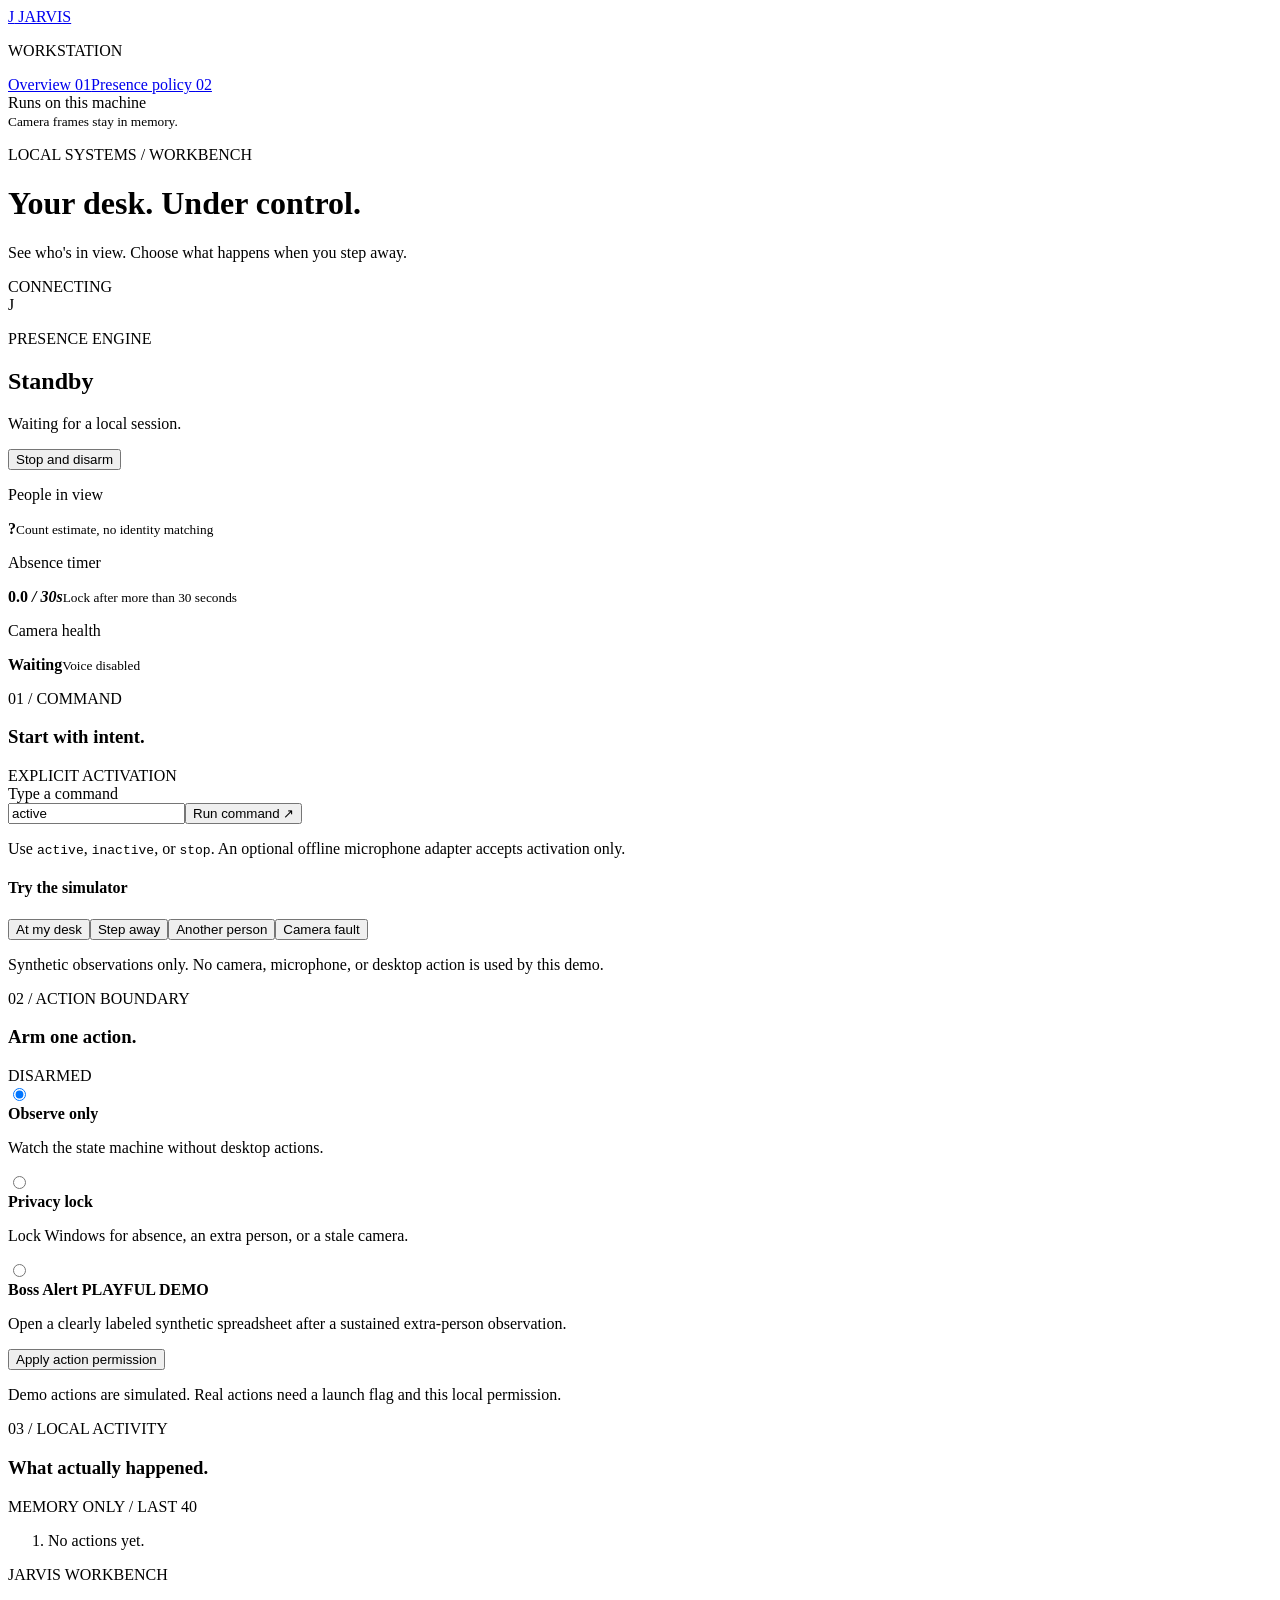
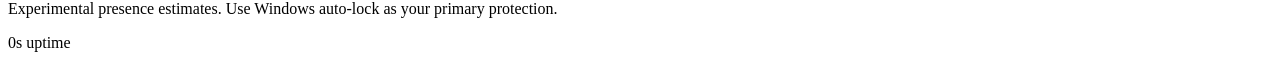
==== web/index.html @ eb9d5a0b "Build local assistant dashboard with explicit device permissions and tested presence policy" ====
<!doctype html>
<html lang="en">
<head><meta charset="utf-8"><meta name="viewport" content="width=device-width, initial-scale=1"><title>Jarvis Workbench</title><link rel="stylesheet" href="/style.css"><script src="/app.js" defer></script></head>
<body>
  <aside><a class="brand" href="/" aria-label="Jarvis home"><span class="mark">J</span> JARVIS</a><p class="aside-label">WORKSTATION</p><a class="nav active" href="#overview">Overview <span>01</span></a><a class="nav" href="#policy">Presence policy <span>02</span></a><div class="aside-bottom"><span class="led"></span> Runs on this machine<br><small>Camera frames stay in memory.</small></div></aside>
  <main id="overview">
    <header><div><p class="eyebrow">LOCAL SYSTEMS / WORKBENCH</p><h1>Your desk. Under control.</h1><p class="subtitle">See who's in view. Choose what happens when you step away.</p></div><span id="mode" class="badge">CONNECTING</span></header>
    <section class="hero" aria-label="Presence state"><div class="hero-main"><div class="orb" id="orb"><span>J</span></div><div><p class="eyebrow">PRESENCE ENGINE</p><h2 id="state">Standby</h2><p id="state-note">Waiting for a local session.</p></div></div><button id="stop" class="stop">Stop and disarm</button></section>
    <div id="error" class="error" role="alert" hidden></div><div id="action-error" class="error" role="alert" hidden></div>
    <section class="metrics" aria-label="Current readings"><article><p>People in view</p><strong id="people">?</strong><small>Count estimate, no identity matching</small></article><article><p>Absence timer</p><strong><span id="absence">0.0</span><em> / 30s</em></strong><small>Lock after more than 30 seconds</small></article><article><p>Camera health</p><strong id="camera">Waiting</strong><small id="voice">Voice disabled</small></article></section>
    <div class="columns"><section class="panel"><div class="section-title"><div><p class="eyebrow">01 / COMMAND</p><h3>Start with intent.</h3></div><span class="mini">EXPLICIT ACTIVATION</span></div><form id="command-form"><label for="command">Type a command</label><div class="input-row"><input id="command" autocomplete="off" placeholder="active" maxlength="32" value="active"><button class="primary" type="submit">Run command <span aria-hidden="true">↗</span></button></div></form><p class="help">Use <code>active</code>, <code>inactive</code>, or <code>stop</code>. An optional offline microphone adapter accepts activation only.</p><div id="demo-controls"><h4>Try the simulator</h4><div class="demo-buttons"><button data-people="1" class="choice selected">At my desk</button><button data-people="0" class="choice">Step away</button><button data-people="2" class="choice">Another person</button><button data-people="fault" class="choice">Camera fault</button></div><p class="help">Synthetic observations only. No camera, microphone, or desktop action is used by this demo.</p></div></section>
    <section class="panel" id="policy"><div class="section-title"><div><p class="eyebrow">02 / ACTION BOUNDARY</p><h3>Arm one action.</h3></div><span id="armed-label" class="mini">DISARMED</span></div><label class="action-option"><input type="radio" name="action" value="none" checked><div><b>Observe only</b><p>Watch the state machine without desktop actions.</p></div></label><label class="action-option"><input id="lock-option" type="radio" name="action" value="lock"><div><b>Privacy lock</b><p>Lock Windows for absence, an extra person, or a stale camera.</p></div></label><label class="action-option"><input id="sheet-option" type="radio" name="action" value="sheet"><div><b>Boss Alert <span class="playful">PLAYFUL DEMO</span></b><p>Open a clearly labeled synthetic spreadsheet after a sustained extra-person observation.</p></div></label><button id="arm" class="secondary">Apply action permission</button><p id="permission-note" class="help">Demo actions are simulated. Real actions need a launch flag and this local permission.</p></section></div>
    <section class="panel events"><div class="section-title"><div><p class="eyebrow">03 / LOCAL ACTIVITY</p><h3>What actually happened.</h3></div><span class="mini">MEMORY ONLY / LAST 40</span></div><ol id="events"><li>No actions yet.</li></ol></section>
    <footer><span>JARVIS WORKBENCH</span><p>Experimental presence estimates. Use Windows auto-lock as your primary protection.</p><span id="uptime">0s uptime</span></footer>
  </main>
</body></html>
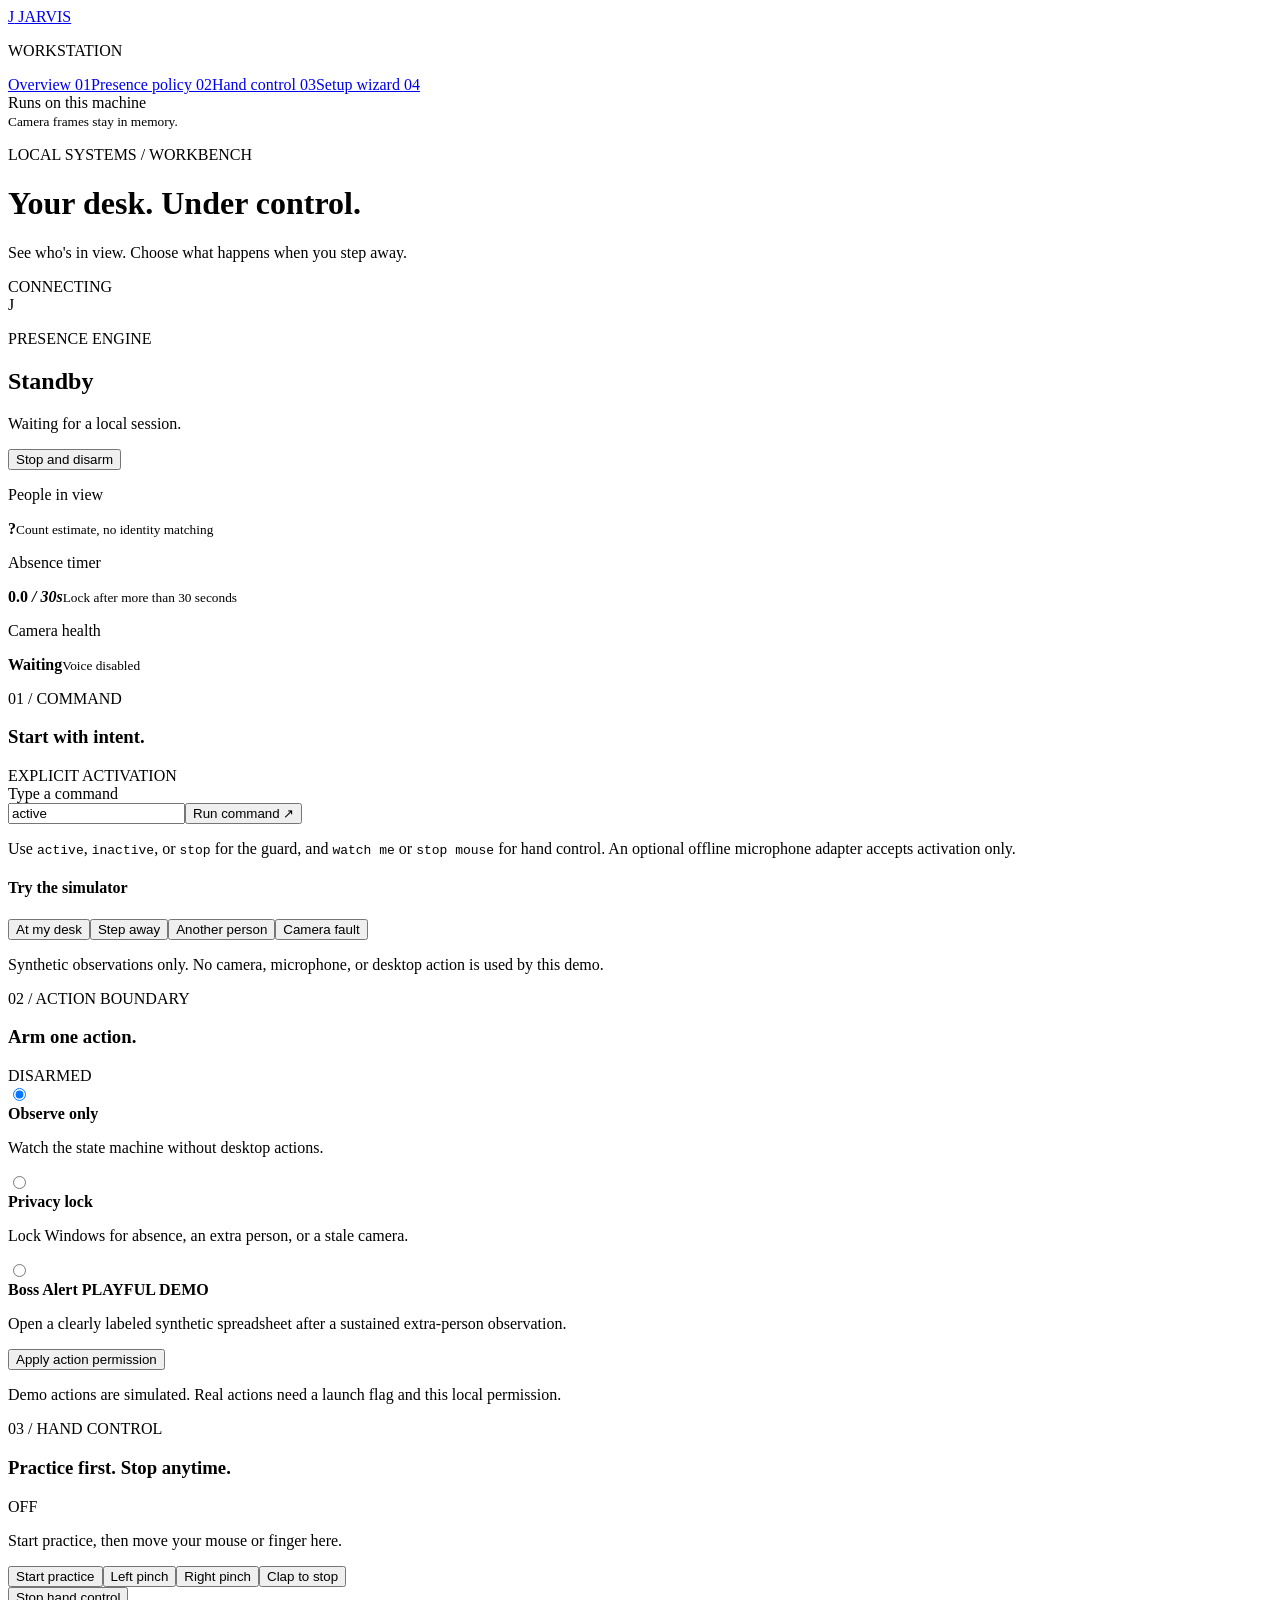
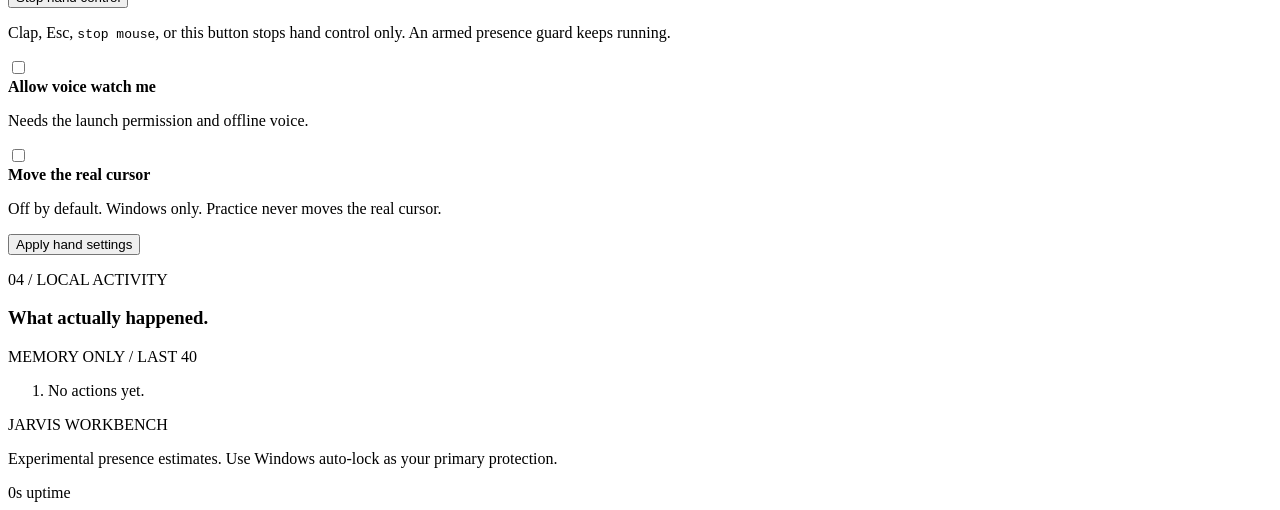
==== commit 896bd78b: "Add guided setup, local gesture controls and install checks" ====
--- a/web/index.html
+++ b/web/index.html
@@ -1,16 +1,23 @@
 <!doctype html>
 <html lang="en">
-<head><meta charset="utf-8"><meta name="viewport" content="width=device-width, initial-scale=1"><title>Jarvis Workbench</title><link rel="stylesheet" href="/style.css"><script src="/app.js" defer></script></head>
+<head><meta charset="utf-8"><meta name="viewport" content="width=device-width, initial-scale=1"><title>Jarvis Workbench</title><link rel="icon" href="/favicon.svg"><link rel="stylesheet" href="/style.css"><script src="/app.js" defer></script></head>
 <body>
-  <aside><a class="brand" href="/" aria-label="Jarvis home"><span class="mark">J</span> JARVIS</a><p class="aside-label">WORKSTATION</p><a class="nav active" href="#overview">Overview <span>01</span></a><a class="nav" href="#policy">Presence policy <span>02</span></a><div class="aside-bottom"><span class="led"></span> Runs on this machine<br><small>Camera frames stay in memory.</small></div></aside>
+  <aside><a class="brand" href="/" aria-label="Jarvis home"><span class="mark">J</span> JARVIS</a><p class="aside-label">WORKSTATION</p><a class="nav active" href="#overview">Overview <span>01</span></a><a class="nav" href="#policy">Presence policy <span>02</span></a><a class="nav" href="#hand">Hand control <span>03</span></a><a class="nav" href="/setup">Setup wizard <span>04</span></a><div class="aside-bottom"><span class="led"></span> Runs on this machine<br><small>Camera frames stay in memory.</small></div></aside>
   <main id="overview">
     <header><div><p class="eyebrow">LOCAL SYSTEMS / WORKBENCH</p><h1>Your desk. Under control.</h1><p class="subtitle">See who's in view. Choose what happens when you step away.</p></div><span id="mode" class="badge">CONNECTING</span></header>
     <section class="hero" aria-label="Presence state"><div class="hero-main"><div class="orb" id="orb"><span>J</span></div><div><p class="eyebrow">PRESENCE ENGINE</p><h2 id="state">Standby</h2><p id="state-note">Waiting for a local session.</p></div></div><button id="stop" class="stop">Stop and disarm</button></section>
     <div id="error" class="error" role="alert" hidden></div><div id="action-error" class="error" role="alert" hidden></div>
     <section class="metrics" aria-label="Current readings"><article><p>People in view</p><strong id="people">?</strong><small>Count estimate, no identity matching</small></article><article><p>Absence timer</p><strong><span id="absence">0.0</span><em> / 30s</em></strong><small>Lock after more than 30 seconds</small></article><article><p>Camera health</p><strong id="camera">Waiting</strong><small id="voice">Voice disabled</small></article></section>
-    <div class="columns"><section class="panel"><div class="section-title"><div><p class="eyebrow">01 / COMMAND</p><h3>Start with intent.</h3></div><span class="mini">EXPLICIT ACTIVATION</span></div><form id="command-form"><label for="command">Type a command</label><div class="input-row"><input id="command" autocomplete="off" placeholder="active" maxlength="32" value="active"><button class="primary" type="submit">Run command <span aria-hidden="true">↗</span></button></div></form><p class="help">Use <code>active</code>, <code>inactive</code>, or <code>stop</code>. An optional offline microphone adapter accepts activation only.</p><div id="demo-controls"><h4>Try the simulator</h4><div class="demo-buttons"><button data-people="1" class="choice selected">At my desk</button><button data-people="0" class="choice">Step away</button><button data-people="2" class="choice">Another person</button><button data-people="fault" class="choice">Camera fault</button></div><p class="help">Synthetic observations only. No camera, microphone, or desktop action is used by this demo.</p></div></section>
+    <div class="columns"><section class="panel"><div class="section-title"><div><p class="eyebrow">01 / COMMAND</p><h3>Start with intent.</h3></div><span class="mini">EXPLICIT ACTIVATION</span></div><form id="command-form"><label for="command">Type a command</label><div class="input-row"><input id="command" autocomplete="off" placeholder="active" maxlength="32" value="active"><button class="primary" type="submit">Run command <span aria-hidden="true">↗</span></button></div></form><p class="help">Use <code>active</code>, <code>inactive</code>, or <code>stop</code> for the guard, and <code>watch me</code> or <code>stop mouse</code> for hand control. An optional offline microphone adapter accepts activation only.</p><div id="demo-controls"><h4>Try the simulator</h4><div class="demo-buttons"><button data-people="1" class="choice selected">At my desk</button><button data-people="0" class="choice">Step away</button><button data-people="2" class="choice">Another person</button><button data-people="fault" class="choice">Camera fault</button></div><p class="help">Synthetic observations only. No camera, microphone, or desktop action is used by this demo.</p></div></section>
     <section class="panel" id="policy"><div class="section-title"><div><p class="eyebrow">02 / ACTION BOUNDARY</p><h3>Arm one action.</h3></div><span id="armed-label" class="mini">DISARMED</span></div><label class="action-option"><input type="radio" name="action" value="none" checked><div><b>Observe only</b><p>Watch the state machine without desktop actions.</p></div></label><label class="action-option"><input id="lock-option" type="radio" name="action" value="lock"><div><b>Privacy lock</b><p>Lock Windows for absence, an extra person, or a stale camera.</p></div></label><label class="action-option"><input id="sheet-option" type="radio" name="action" value="sheet"><div><b>Boss Alert <span class="playful">PLAYFUL DEMO</span></b><p>Open a clearly labeled synthetic spreadsheet after a sustained extra-person observation.</p></div></label><button id="arm" class="secondary">Apply action permission</button><p id="permission-note" class="help">Demo actions are simulated. Real actions need a launch flag and this local permission.</p></section></div>
-    <section class="panel events"><div class="section-title"><div><p class="eyebrow">03 / LOCAL ACTIVITY</p><h3>What actually happened.</h3></div><span class="mini">MEMORY ONLY / LAST 40</span></div><ol id="events"><li>No actions yet.</li></ol></section>
+    <section class="panel" id="hand"><div class="section-title"><div><p class="eyebrow">03 / HAND CONTROL</p><h3>Practice first. Stop anytime.</h3></div><span id="hand-label" class="mini">OFF</span></div>
+      <div class="hand-grid"><div><div id="pad" class="pad" role="application" aria-label="Practice pad. Move the pointer inside to move the virtual cursor."><span id="virtual-cursor" class="virtual-cursor" hidden></span><p id="pad-hint">Start practice, then move your mouse or finger here.</p></div>
+      <div class="demo-buttons"><button id="practice" class="choice" type="button">Start practice</button><button data-gesture="left" class="choice" type="button">Left pinch</button><button data-gesture="right" class="choice" type="button">Right pinch</button><button data-gesture="clap" class="choice" type="button">Clap to stop</button></div></div>
+      <div><button id="hand-stop" class="stop" type="button">Stop hand control</button><p class="help" id="hand-note">Clap, Esc, <code>stop mouse</code>, or this button stops hand control only. An armed presence guard keeps running.</p>
+      <label class="action-option"><input id="hand-voice" type="checkbox"><div><b>Allow voice watch me</b><p>Needs the launch permission and offline voice.</p></div></label>
+      <label class="action-option"><input id="hand-cursor" type="checkbox"><div><b>Move the real cursor</b><p>Off by default. Windows only. Practice never moves the real cursor.</p></div></label>
+      <button id="hand-arm" class="secondary" type="button">Apply hand settings</button><p class="help" id="hand-tracking"></p></div></div></section>
+    <section class="panel events"><div class="section-title"><div><p class="eyebrow">04 / LOCAL ACTIVITY</p><h3>What actually happened.</h3></div><span class="mini">MEMORY ONLY / LAST 40</span></div><ol id="events"><li>No actions yet.</li></ol></section>
     <footer><span>JARVIS WORKBENCH</span><p>Experimental presence estimates. Use Windows auto-lock as your primary protection.</p><span id="uptime">0s uptime</span></footer>
   </main>
 </body></html>
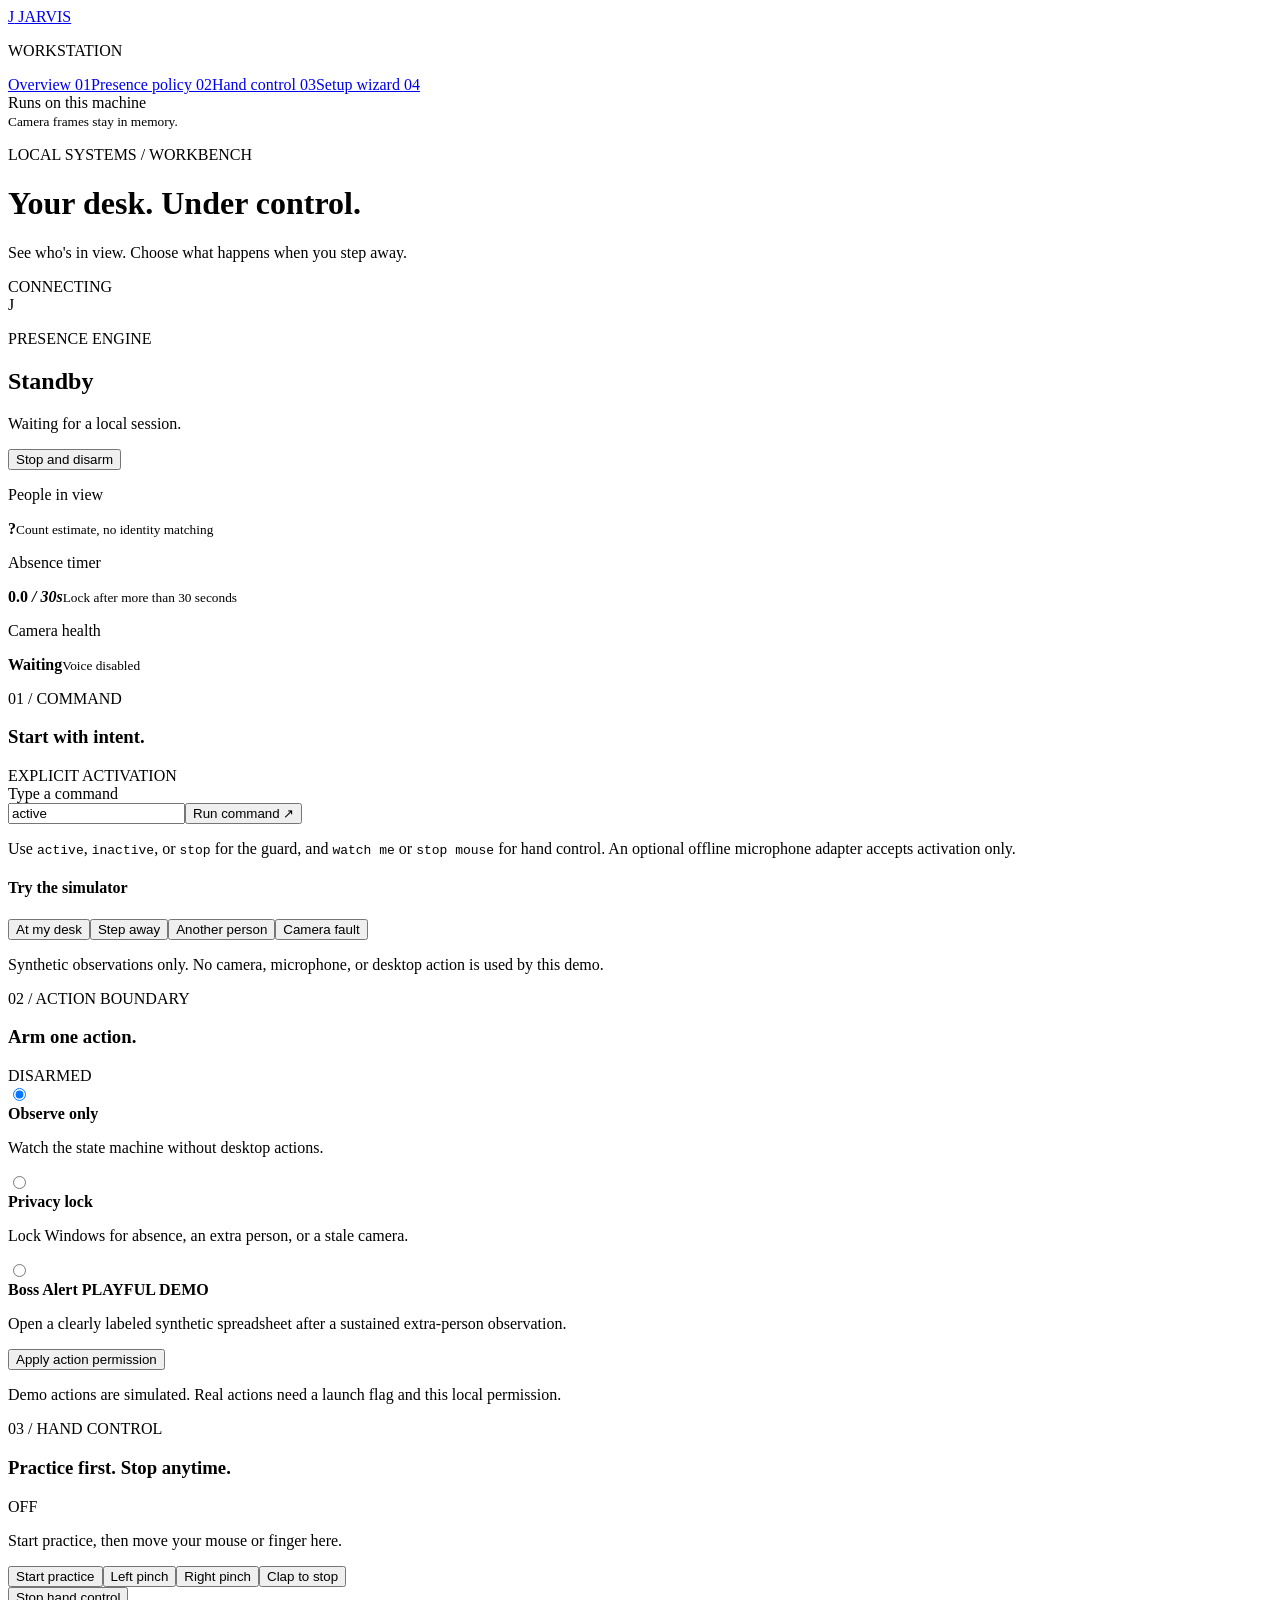
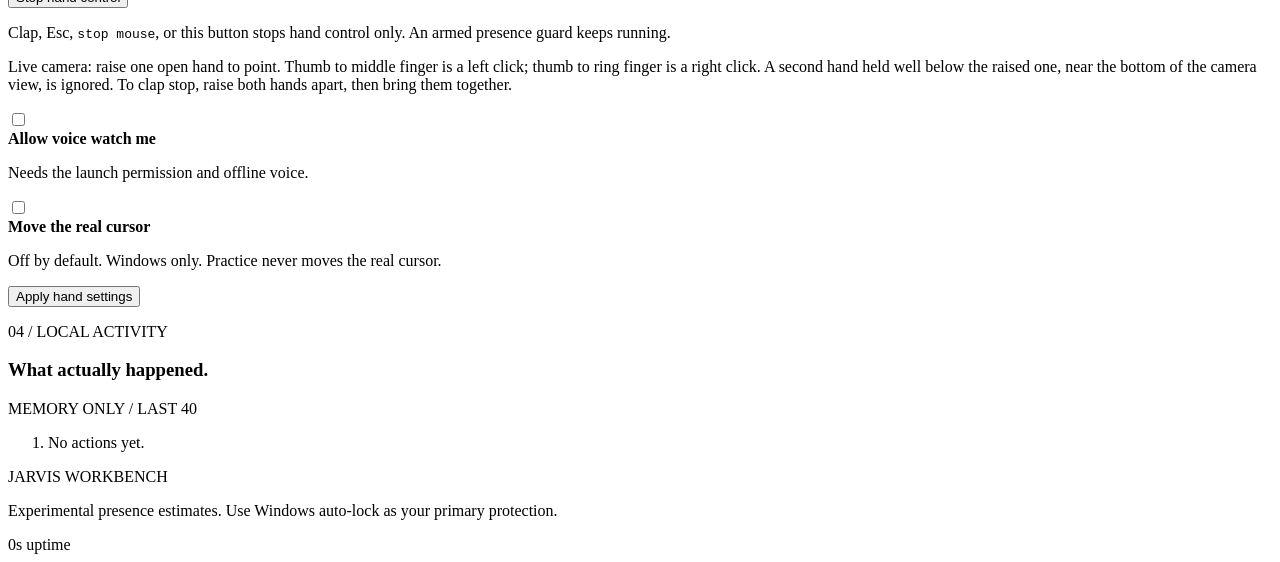
==== commit 9176dae6: "Simplify setup and harden local device lifecycle" ====
--- a/web/index.html
+++ b/web/index.html
@@ -13,7 +13,7 @@
     <section class="panel" id="hand"><div class="section-title"><div><p class="eyebrow">03 / HAND CONTROL</p><h3>Practice first. Stop anytime.</h3></div><span id="hand-label" class="mini">OFF</span></div>
       <div class="hand-grid"><div><div id="pad" class="pad" role="application" aria-label="Practice pad. Move the pointer inside to move the virtual cursor."><span id="virtual-cursor" class="virtual-cursor" hidden></span><p id="pad-hint">Start practice, then move your mouse or finger here.</p></div>
       <div class="demo-buttons"><button id="practice" class="choice" type="button">Start practice</button><button data-gesture="left" class="choice" type="button">Left pinch</button><button data-gesture="right" class="choice" type="button">Right pinch</button><button data-gesture="clap" class="choice" type="button">Clap to stop</button></div></div>
-      <div><button id="hand-stop" class="stop" type="button">Stop hand control</button><p class="help" id="hand-note">Clap, Esc, <code>stop mouse</code>, or this button stops hand control only. An armed presence guard keeps running.</p>
+      <div><button id="hand-stop" class="stop" type="button">Stop hand control</button><p class="help" id="hand-note">Clap, Esc, <code>stop mouse</code>, or this button stops hand control only. An armed presence guard keeps running.</p><p class="help" id="hand-live-note">Live camera: raise one open hand to point. Thumb to middle finger is a left click; thumb to ring finger is a right click. A second hand held well below the raised one, near the bottom of the camera view, is ignored. To clap stop, raise both hands apart, then bring them together.</p>
       <label class="action-option"><input id="hand-voice" type="checkbox"><div><b>Allow voice watch me</b><p>Needs the launch permission and offline voice.</p></div></label>
       <label class="action-option"><input id="hand-cursor" type="checkbox"><div><b>Move the real cursor</b><p>Off by default. Windows only. Practice never moves the real cursor.</p></div></label>
       <button id="hand-arm" class="secondary" type="button">Apply hand settings</button><p class="help" id="hand-tracking"></p></div></div></section>
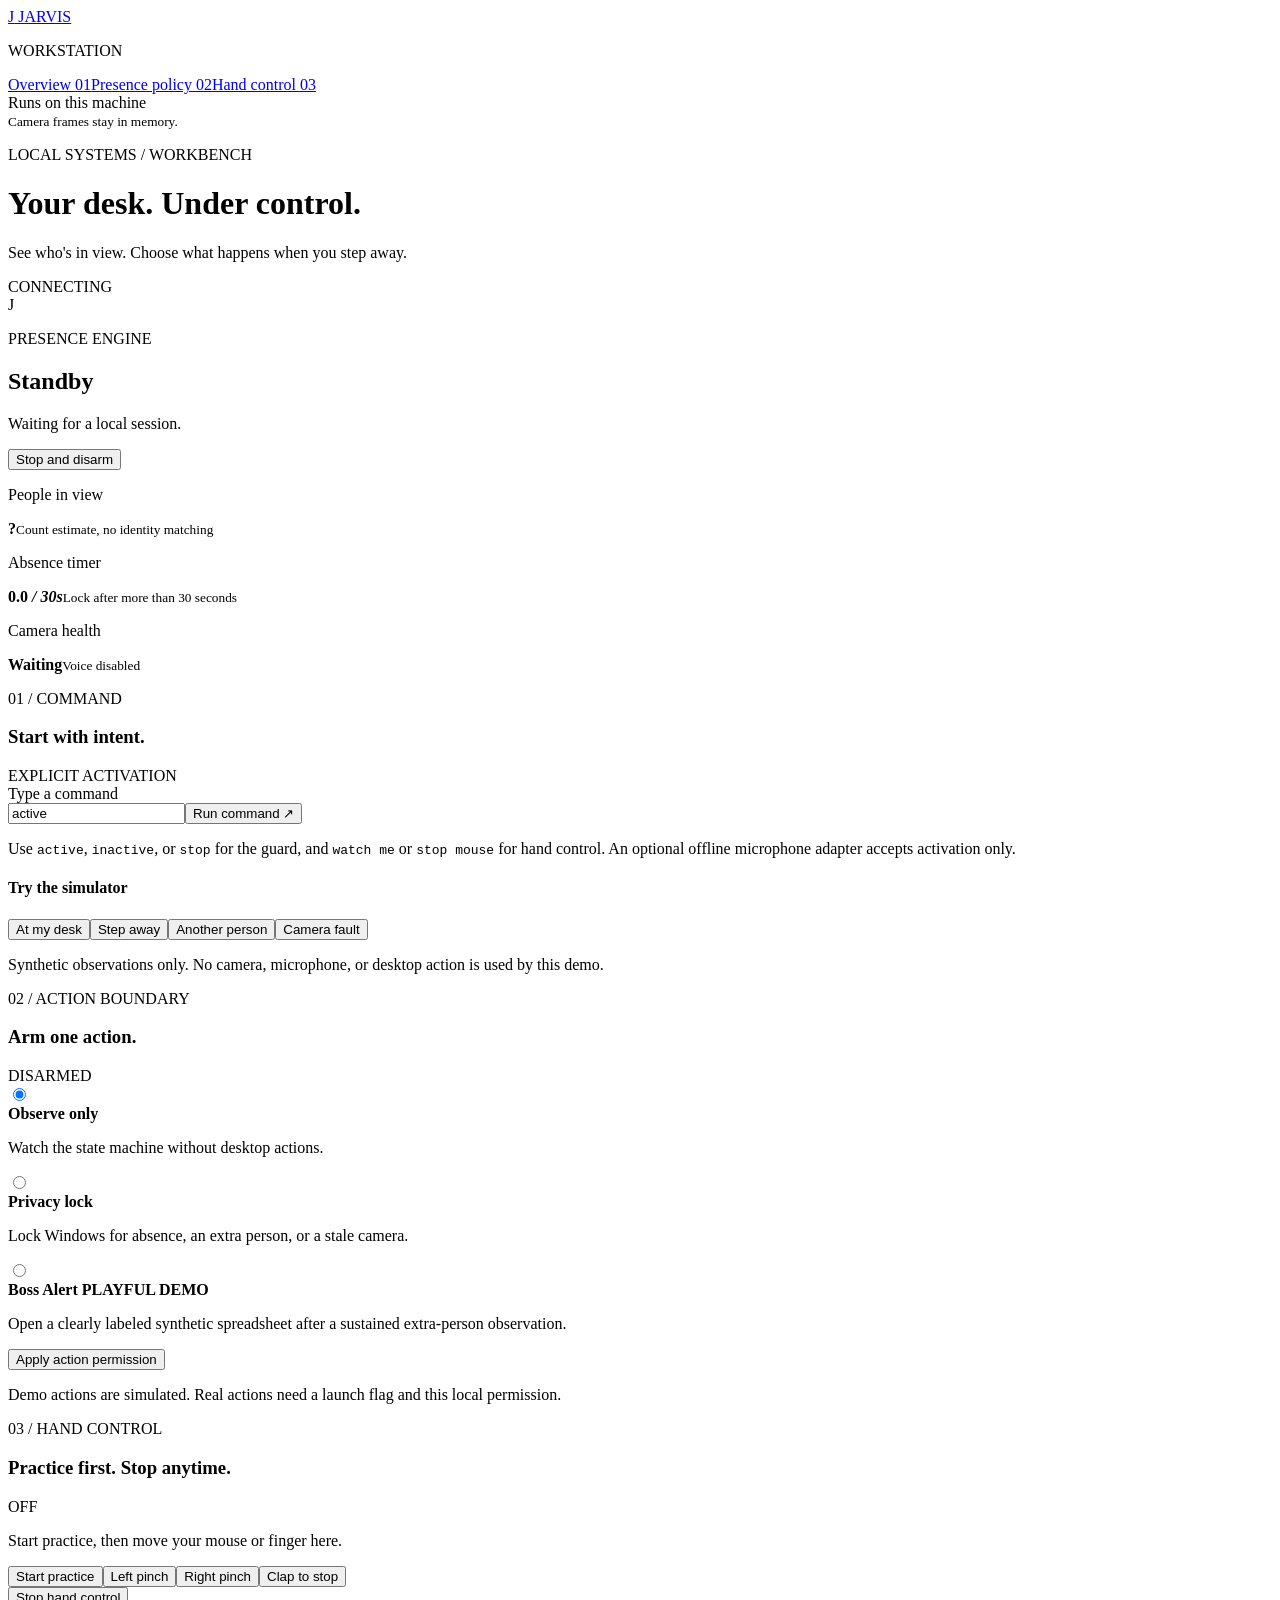
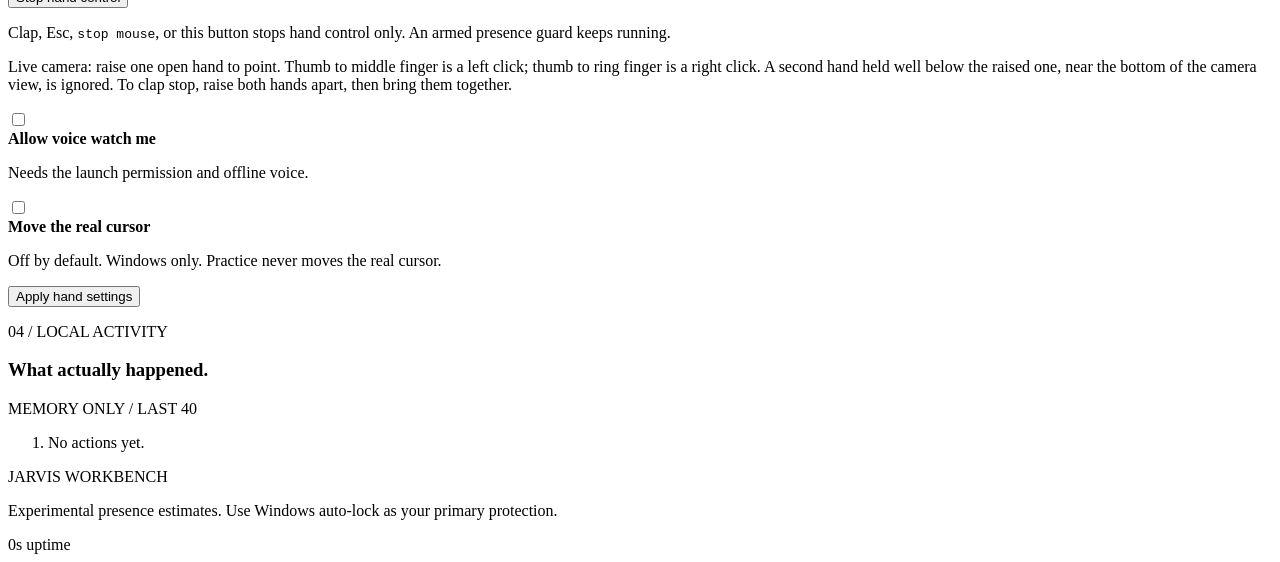
==== commit e0e353f6: "Fix desktop lifecycle and bounded provider response handling" ====
--- a/web/index.html
+++ b/web/index.html
@@ -2,7 +2,7 @@
 <html lang="en">
 <head><meta charset="utf-8"><meta name="viewport" content="width=device-width, initial-scale=1"><title>Jarvis Workbench</title><link rel="icon" href="/favicon.svg"><link rel="stylesheet" href="/style.css"><script src="/app.js" defer></script></head>
 <body>
-  <aside><a class="brand" href="/" aria-label="Jarvis home"><span class="mark">J</span> JARVIS</a><p class="aside-label">WORKSTATION</p><a class="nav active" href="#overview">Overview <span>01</span></a><a class="nav" href="#policy">Presence policy <span>02</span></a><a class="nav" href="#hand">Hand control <span>03</span></a><a class="nav" href="/setup">Setup wizard <span>04</span></a><div class="aside-bottom"><span class="led"></span> Runs on this machine<br><small>Camera frames stay in memory.</small></div></aside>
+  <aside><a class="brand" href="/" aria-label="Jarvis home"><span class="mark">J</span> JARVIS</a><p class="aside-label">WORKSTATION</p><a class="nav active" href="#overview">Overview <span>01</span></a><a class="nav" href="#policy">Presence policy <span>02</span></a><a class="nav" href="#hand">Hand control <span>03</span></a><a id="setup-link" class="nav" href="/setup" hidden>Setup wizard <span>04</span></a><div class="aside-bottom"><span class="led"></span> Runs on this machine<br><small>Camera frames stay in memory.</small></div></aside>
   <main id="overview">
     <header><div><p class="eyebrow">LOCAL SYSTEMS / WORKBENCH</p><h1>Your desk. Under control.</h1><p class="subtitle">See who's in view. Choose what happens when you step away.</p></div><span id="mode" class="badge">CONNECTING</span></header>
     <section class="hero" aria-label="Presence state"><div class="hero-main"><div class="orb" id="orb"><span>J</span></div><div><p class="eyebrow">PRESENCE ENGINE</p><h2 id="state">Standby</h2><p id="state-note">Waiting for a local session.</p></div></div><button id="stop" class="stop">Stop and disarm</button></section>
@@ -18,6 +18,6 @@
       <label class="action-option"><input id="hand-cursor" type="checkbox"><div><b>Move the real cursor</b><p>Off by default. Windows only. Practice never moves the real cursor.</p></div></label>
       <button id="hand-arm" class="secondary" type="button">Apply hand settings</button><p class="help" id="hand-tracking"></p></div></div></section>
     <section class="panel events"><div class="section-title"><div><p class="eyebrow">04 / LOCAL ACTIVITY</p><h3>What actually happened.</h3></div><span class="mini">MEMORY ONLY / LAST 40</span></div><ol id="events"><li>No actions yet.</li></ol></section>
-    <footer><span>JARVIS WORKBENCH</span><p>Experimental presence estimates. Use Windows auto-lock as your primary protection.</p><span id="uptime">0s uptime</span></footer>
+    <footer><span>JARVIS WORKBENCH</span><p>Experimental presence estimates. Use Windows auto-lock as your primary protection.</p><span id="uptime">0s uptime</span><button id="exit" class="secondary" type="button" hidden>Exit Jarvis</button></footer>
   </main>
 </body></html>
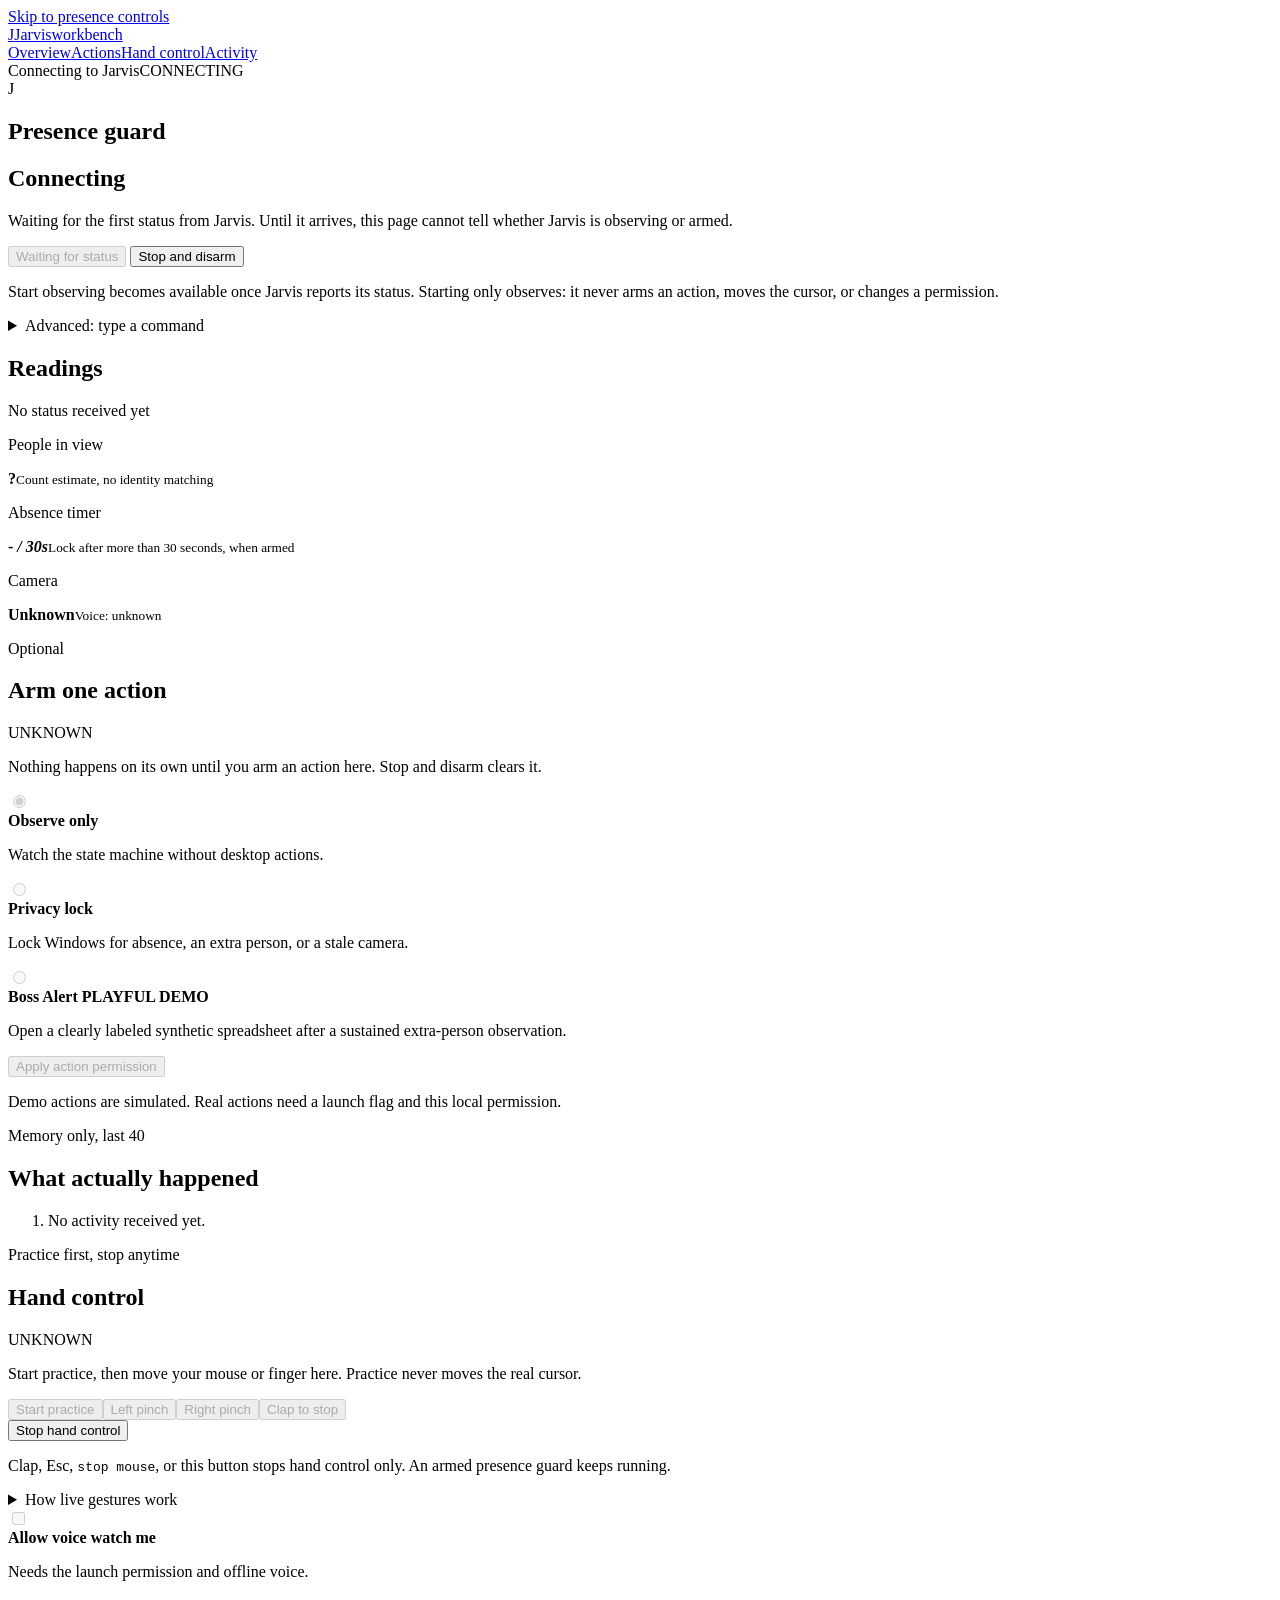
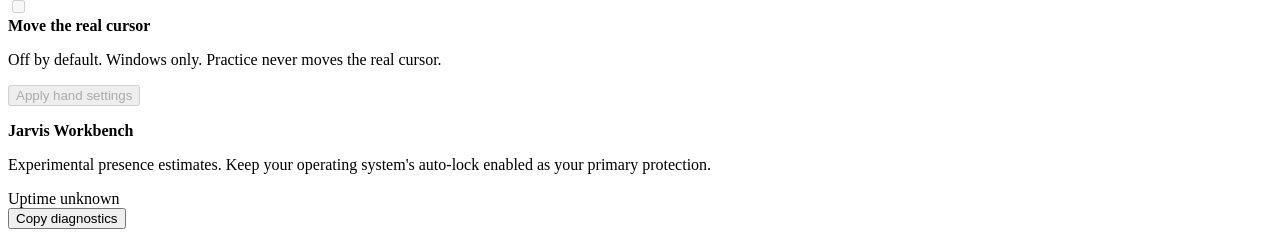
==== commit 5f7c77c4: "Make local status clear and contain desktop child processes" ====
--- a/web/index.html
+++ b/web/index.html
@@ -1,23 +1,54 @@
 <!doctype html>
 <html lang="en">
-<head><meta charset="utf-8"><meta name="viewport" content="width=device-width, initial-scale=1"><title>Jarvis Workbench</title><link rel="icon" href="/favicon.svg"><link rel="stylesheet" href="/style.css"><script src="/app.js" defer></script></head>
+<head><meta charset="utf-8"><meta name="viewport" content="width=device-width, initial-scale=1"><meta name="color-scheme" content="light"><title>Jarvis Workbench</title><link rel="icon" href="/favicon.svg"><link rel="stylesheet" href="/style.css"><script src="/app.js" defer></script></head>
 <body>
-  <aside><a class="brand" href="/" aria-label="Jarvis home"><span class="mark">J</span> JARVIS</a><p class="aside-label">WORKSTATION</p><a class="nav active" href="#overview">Overview <span>01</span></a><a class="nav" href="#policy">Presence policy <span>02</span></a><a class="nav" href="#hand">Hand control <span>03</span></a><a id="setup-link" class="nav" href="/setup" hidden>Setup wizard <span>04</span></a><div class="aside-bottom"><span class="led"></span> Runs on this machine<br><small>Camera frames stay in memory.</small></div></aside>
-  <main id="overview">
-    <header><div><p class="eyebrow">LOCAL SYSTEMS / WORKBENCH</p><h1>Your desk. Under control.</h1><p class="subtitle">See who's in view. Choose what happens when you step away.</p></div><span id="mode" class="badge">CONNECTING</span></header>
-    <section class="hero" aria-label="Presence state"><div class="hero-main"><div class="orb" id="orb"><span>J</span></div><div><p class="eyebrow">PRESENCE ENGINE</p><h2 id="state">Standby</h2><p id="state-note">Waiting for a local session.</p></div></div><button id="stop" class="stop">Stop and disarm</button></section>
-    <div id="error" class="error" role="alert" hidden></div><div id="action-error" class="error" role="alert" hidden></div>
-    <section class="metrics" aria-label="Current readings"><article><p>People in view</p><strong id="people">?</strong><small>Count estimate, no identity matching</small></article><article><p>Absence timer</p><strong><span id="absence">0.0</span><em> / 30s</em></strong><small>Lock after more than 30 seconds</small></article><article><p>Camera health</p><strong id="camera">Waiting</strong><small id="voice">Voice disabled</small></article></section>
-    <div class="columns"><section class="panel"><div class="section-title"><div><p class="eyebrow">01 / COMMAND</p><h3>Start with intent.</h3></div><span class="mini">EXPLICIT ACTIVATION</span></div><form id="command-form"><label for="command">Type a command</label><div class="input-row"><input id="command" autocomplete="off" placeholder="active" maxlength="32" value="active"><button class="primary" type="submit">Run command <span aria-hidden="true">↗</span></button></div></form><p class="help">Use <code>active</code>, <code>inactive</code>, or <code>stop</code> for the guard, and <code>watch me</code> or <code>stop mouse</code> for hand control. An optional offline microphone adapter accepts activation only.</p><div id="demo-controls"><h4>Try the simulator</h4><div class="demo-buttons"><button data-people="1" class="choice selected">At my desk</button><button data-people="0" class="choice">Step away</button><button data-people="2" class="choice">Another person</button><button data-people="fault" class="choice">Camera fault</button></div><p class="help">Synthetic observations only. No camera, microphone, or desktop action is used by this demo.</p></div></section>
-    <section class="panel" id="policy"><div class="section-title"><div><p class="eyebrow">02 / ACTION BOUNDARY</p><h3>Arm one action.</h3></div><span id="armed-label" class="mini">DISARMED</span></div><label class="action-option"><input type="radio" name="action" value="none" checked><div><b>Observe only</b><p>Watch the state machine without desktop actions.</p></div></label><label class="action-option"><input id="lock-option" type="radio" name="action" value="lock"><div><b>Privacy lock</b><p>Lock Windows for absence, an extra person, or a stale camera.</p></div></label><label class="action-option"><input id="sheet-option" type="radio" name="action" value="sheet"><div><b>Boss Alert <span class="playful">PLAYFUL DEMO</span></b><p>Open a clearly labeled synthetic spreadsheet after a sustained extra-person observation.</p></div></label><button id="arm" class="secondary">Apply action permission</button><p id="permission-note" class="help">Demo actions are simulated. Real actions need a launch flag and this local permission.</p></section></div>
-    <section class="panel" id="hand"><div class="section-title"><div><p class="eyebrow">03 / HAND CONTROL</p><h3>Practice first. Stop anytime.</h3></div><span id="hand-label" class="mini">OFF</span></div>
-      <div class="hand-grid"><div><div id="pad" class="pad" role="application" aria-label="Practice pad. Move the pointer inside to move the virtual cursor."><span id="virtual-cursor" class="virtual-cursor" hidden></span><p id="pad-hint">Start practice, then move your mouse or finger here.</p></div>
-      <div class="demo-buttons"><button id="practice" class="choice" type="button">Start practice</button><button data-gesture="left" class="choice" type="button">Left pinch</button><button data-gesture="right" class="choice" type="button">Right pinch</button><button data-gesture="clap" class="choice" type="button">Clap to stop</button></div></div>
-      <div><button id="hand-stop" class="stop" type="button">Stop hand control</button><p class="help" id="hand-note">Clap, Esc, <code>stop mouse</code>, or this button stops hand control only. An armed presence guard keeps running.</p><p class="help" id="hand-live-note">Live camera: raise one open hand to point. Thumb to middle finger is a left click; thumb to ring finger is a right click. A second hand held well below the raised one, near the bottom of the camera view, is ignored. To clap stop, raise both hands apart, then bring them together.</p>
-      <label class="action-option"><input id="hand-voice" type="checkbox"><div><b>Allow voice watch me</b><p>Needs the launch permission and offline voice.</p></div></label>
-      <label class="action-option"><input id="hand-cursor" type="checkbox"><div><b>Move the real cursor</b><p>Off by default. Windows only. Practice never moves the real cursor.</p></div></label>
-      <button id="hand-arm" class="secondary" type="button">Apply hand settings</button><p class="help" id="hand-tracking"></p></div></div></section>
-    <section class="panel events"><div class="section-title"><div><p class="eyebrow">04 / LOCAL ACTIVITY</p><h3>What actually happened.</h3></div><span class="mini">MEMORY ONLY / LAST 40</span></div><ol id="events"><li>No actions yet.</li></ol></section>
-    <footer><span>JARVIS WORKBENCH</span><p>Experimental presence estimates. Use Windows auto-lock as your primary protection.</p><span id="uptime">0s uptime</span><button id="exit" class="secondary" type="button" hidden>Exit Jarvis</button></footer>
+  <a class="skip" href="#presence">Skip to presence controls</a>
+  <header class="topbar">
+    <a class="brand" href="/" aria-label="Jarvis home"><span class="mark" aria-hidden="true">J</span><span>Jarvis</span><span class="brand-light">workbench</span></a>
+    <nav class="sections" aria-label="Dashboard sections"><a class="nav active" href="#overview">Overview</a><a class="nav" href="#policy">Actions</a><a class="nav" href="#hand">Hand control</a><a class="nav" href="#activity">Activity</a><a id="setup-link" class="nav" href="/setup" hidden>Setup</a></nav>
+    <div class="status-strip"><span id="connection" class="connection" data-state="connecting" role="status"><span class="dot" aria-hidden="true"></span><span id="connection-text">Connecting to Jarvis</span></span><span id="mode" class="badge">CONNECTING</span></div>
+  </header>
+  <main id="overview" data-connection="connecting">
+    <section class="presence card" id="presence" aria-labelledby="presence-title" tabindex="-1">
+      <div class="presence-head">
+        <div class="orb" id="orb" aria-hidden="true"><span>J</span></div>
+        <div class="presence-copy"><h1 id="presence-title" class="eyebrow">Presence guard</h1><h2 id="state">Connecting</h2><p id="state-note">Waiting for the first status from Jarvis. Until it arrives, this page cannot tell whether Jarvis is observing or armed.</p></div>
+      </div>
+      <div class="controls">
+        <button id="start" class="primary big" type="button" disabled><span id="start-label">Waiting for status</span></button>
+        <button id="stop" class="stop big" type="button">Stop and disarm</button><button id="retry-connect" class="secondary big" type="button" hidden>Try again now</button>
+      </div>
+      <p id="start-hint" class="hint">Start observing becomes available once Jarvis reports its status. Starting only observes: it never arms an action, moves the cursor, or changes a permission.</p>
+      <p id="stop-status" class="stop-status" role="status" hidden></p>
+      <div id="error" class="error" role="alert" hidden></div><div id="action-error" class="error" role="alert" hidden></div>
+      <div id="demo-controls" class="simulator" hidden><h3>Try the simulator <span class="tag sim">SIMULATED</span></h3><p class="hint">Pretend to be the camera. Start observing first, then pick what it sees.</p><div class="demo-buttons"><button data-people="1" class="choice selected" type="button">At my desk</button><button data-people="0" class="choice" type="button">Step away</button><button data-people="2" class="choice" type="button">Another person</button><button data-people="fault" class="choice" type="button">Camera fault</button></div><p class="help">Synthetic observations only. No camera, microphone, or desktop action is used by this demo.</p></div>
+      <details class="advanced"><summary>Advanced: type a command</summary><form id="command-form"><label for="command">Command</label><div class="input-row"><input id="command" autocomplete="off" spellcheck="false" placeholder="active" maxlength="32" disabled><button id="command-run" class="secondary" type="submit" disabled>Run command</button></div></form><p class="help">Accepted: <code>active</code>, <code>inactive</code>, <code>stop</code> for the guard; <code>watch me</code>, <code>stop mouse</code> for hand control. An optional offline microphone adapter accepts activation only.</p></details>
+    </section>
+
+    <section class="readings" aria-labelledby="readings-title">
+      <div class="readings-head"><h2 id="readings-title" class="eyebrow">Readings</h2><p id="readings-note" class="readings-note">No status received yet</p></div>
+      <div class="metrics"><article><p>People in view</p><strong id="people">?</strong><small>Count estimate, no identity matching</small></article><article><p>Absence timer</p><strong><span id="absence">-</span><em> / 30s</em></strong><small>Lock after more than 30 seconds, when armed</small></article><article><p>Camera</p><strong id="camera">Unknown</strong><small id="voice">Voice: unknown</small></article></div>
+    </section>
+
+    <div class="columns">
+      <section class="card" id="policy" aria-labelledby="policy-title"><div class="section-title"><div><p class="eyebrow">Optional</p><h2 id="policy-title">Arm one action</h2></div><span id="armed-label" class="mini">UNKNOWN</span></div>
+        <p class="hint">Nothing happens on its own until you arm an action here. Stop and disarm clears it.</p>
+        <label class="action-option"><input type="radio" name="action" value="none" checked disabled><div><b>Observe only</b><p>Watch the state machine without desktop actions.</p></div></label><label class="action-option"><input id="lock-option" type="radio" name="action" value="lock" disabled><div><b>Privacy lock</b><p>Lock Windows for absence, an extra person, or a stale camera.</p></div></label><label class="action-option"><input id="sheet-option" type="radio" name="action" value="sheet" disabled><div><b>Boss Alert <span class="tag playful">PLAYFUL DEMO</span></b><p>Open a clearly labeled synthetic spreadsheet after a sustained extra-person observation.</p></div></label><button id="arm" class="secondary" type="button" disabled>Apply action permission</button><p id="permission-note" class="help">Demo actions are simulated. Real actions need a launch flag and this local permission.</p></section>
+      <section class="card events" id="activity" aria-labelledby="activity-title"><div class="section-title"><div><p class="eyebrow">Memory only, last 40</p><h2 id="activity-title">What actually happened</h2></div></div><ol id="events"><li>No activity received yet.</li></ol></section>
+    </div>
+
+    <section class="card" id="hand" aria-labelledby="hand-title"><div class="section-title"><div><p class="eyebrow">Practice first, stop anytime</p><h2 id="hand-title">Hand control</h2></div><span id="hand-label" class="mini">UNKNOWN</span></div>
+      <div class="hand-grid"><div><div id="pad" class="pad" role="application" aria-label="Practice pad. Move the pointer inside to move the virtual cursor."><span id="virtual-cursor" class="virtual-cursor" hidden></span><p id="pad-hint">Start practice, then move your mouse or finger here. Practice never moves the real cursor.</p></div>
+      <div class="demo-buttons"><button id="practice" class="choice" type="button" disabled>Start practice</button><button data-gesture="left" class="choice" type="button" disabled>Left pinch</button><button data-gesture="right" class="choice" type="button" disabled>Right pinch</button><button data-gesture="clap" class="choice" type="button" disabled>Clap to stop</button></div></div>
+      <div class="hand-side"><button id="hand-stop" class="stop" type="button">Stop hand control</button><p class="help" id="hand-note">Clap, Esc, <code>stop mouse</code>, or this button stops hand control only. An armed presence guard keeps running.</p>
+      <details class="advanced"><summary>How live gestures work</summary><p class="help" id="hand-live-note">Live camera: raise one open hand to point. Thumb to middle finger is a left click; thumb to ring finger is a right click. A second hand held well below the raised one, near the bottom of the camera view, is ignored. To clap stop, raise both hands apart, then bring them together.</p></details>
+      <label class="action-option"><input id="hand-voice" type="checkbox" disabled><div><b>Allow voice watch me</b><p>Needs the launch permission and offline voice.</p></div></label>
+      <label class="action-option"><input id="hand-cursor" type="checkbox" disabled><div><b>Move the real cursor</b><p>Off by default. Windows only. Practice never moves the real cursor.</p></div></label>
+      <button id="hand-arm" class="secondary" type="button" disabled>Apply hand settings</button><p class="help" id="hand-tracking"></p></div></div></section>
+
+    <footer class="foot"><div><b>Jarvis Workbench</b><p>Experimental presence estimates. Keep your operating system's auto-lock enabled as your primary protection.</p></div><span id="uptime">Uptime unknown</span>
+      <div class="foot-actions"><button id="copy-diagnostics" class="secondary" type="button">Copy diagnostics</button><button id="exit" class="secondary" type="button" hidden>Exit Jarvis</button></div>
+      <p id="diagnostics-status" class="help" role="status"></p><textarea id="diagnostics-text" class="diagnostics" rows="9" readonly hidden aria-label="Diagnostics text to copy"></textarea>
+    </footer>
   </main>
 </body></html>
